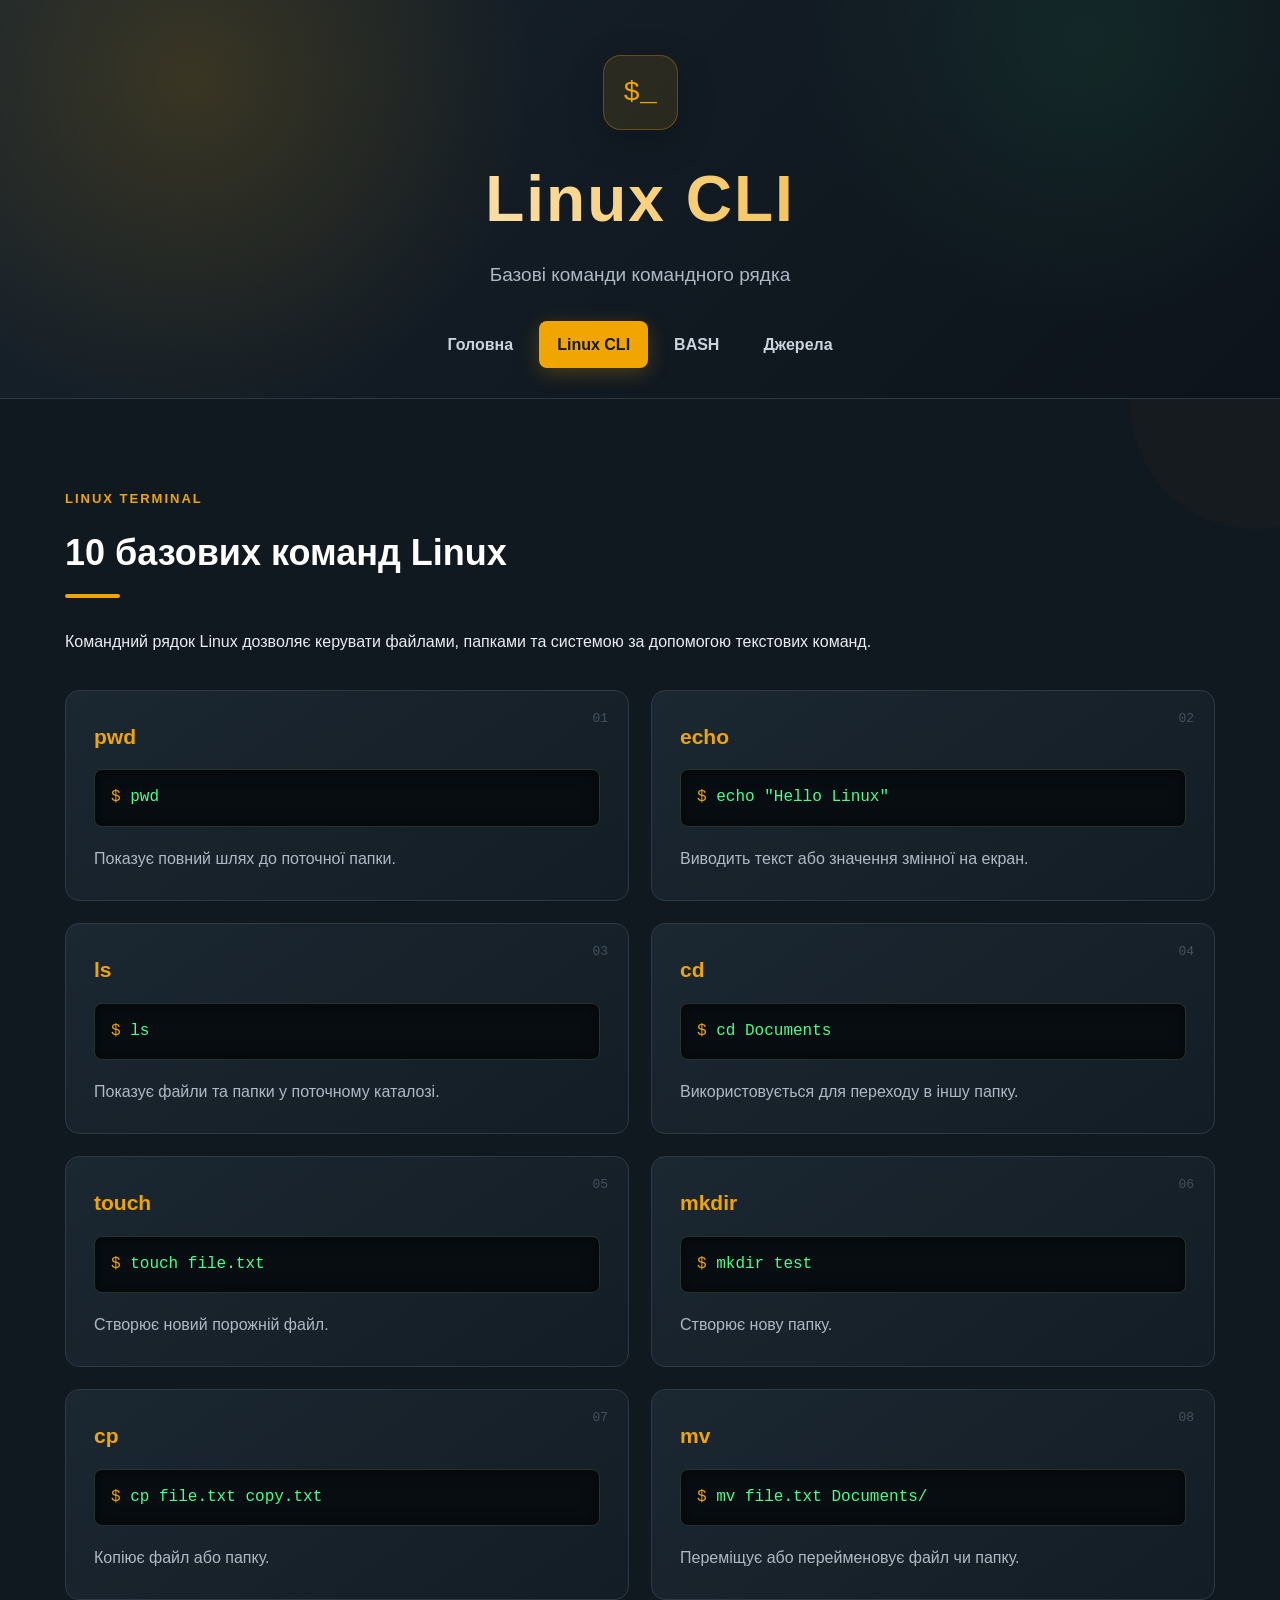
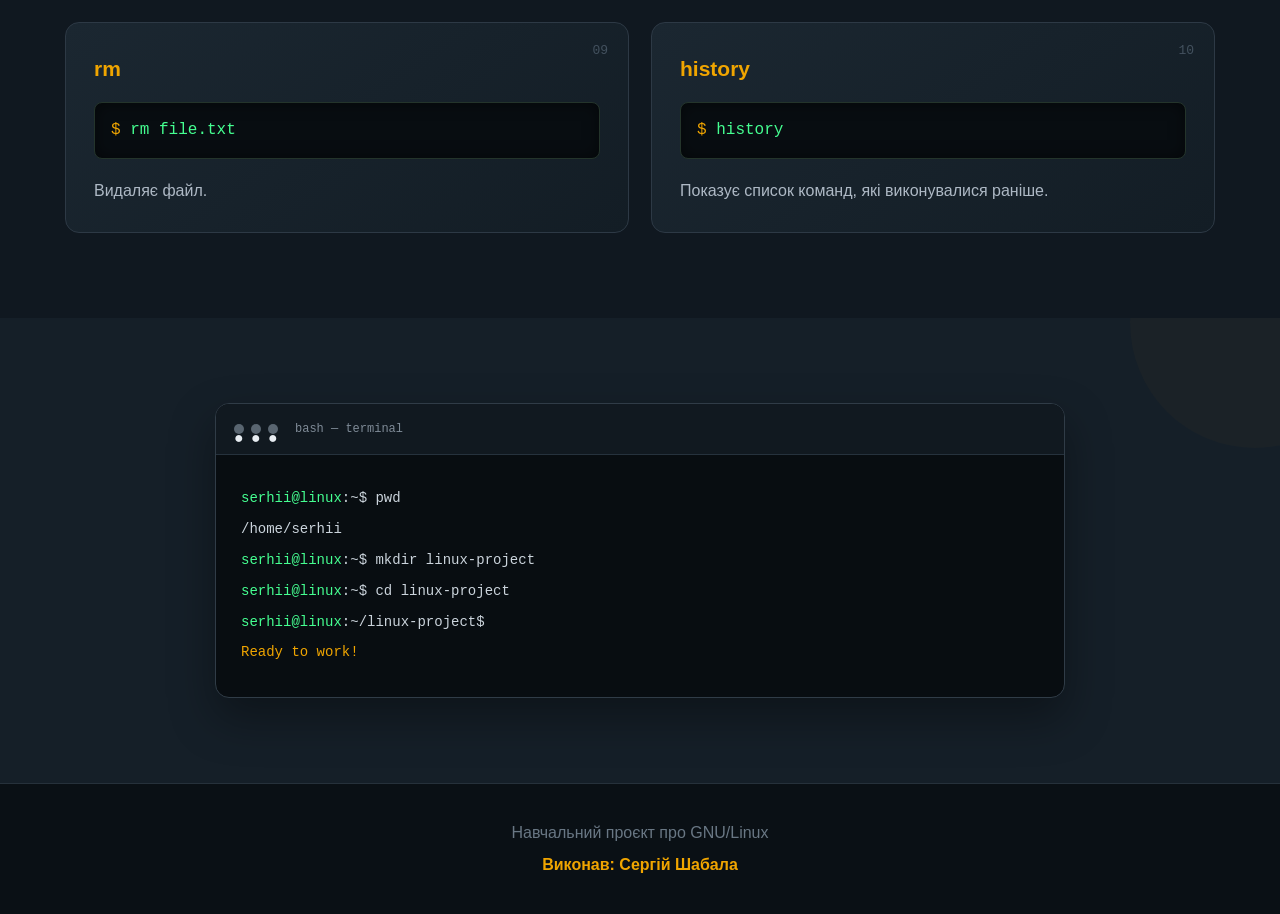
==== commands.html @ 1831d50d "Add files via upload" ====
<!DOCTYPE html>
<html lang="uk">

<head>
    <meta charset="UTF-8">
    <meta name="viewport" content="width=device-width, initial-scale=1.0">
    <title>Linux CLI</title>
    <link rel="stylesheet" href="style.css">
</head>

<body>

<header class="page-header">

    <div class="container">

        <div class="page-title-icon">
            $_
        </div>

        <h1>Linux CLI</h1>

        <p>
            Базові команди командного рядка
        </p>

        <nav>

            <a href="index.html">
                Головна
            </a>

            <a href="commands.html" class="active">
                Linux CLI
            </a>

            <a href="bash.html">
                BASH
            </a>

            <a href="sources.html">
                Джерела
            </a>

        </nav>

    </div>

</header>


<main>

    <section class="section">

        <div class="container">

            <div class="section-intro">

                <span class="terminal-label">
                    LINUX TERMINAL
                </span>

                <h2>10 базових команд Linux</h2>

                <p>
                    Командний рядок Linux дозволяє керувати файлами,
                    папками та системою за допомогою текстових команд.
                </p>

            </div>


            <div class="commands">

                <div class="command">
                    <div class="command-number">01</div>
                    <h3>pwd</h3>
                    <code>pwd</code>
                    <p>
                        Показує повний шлях до поточної папки.
                    </p>
                </div>

                <div class="command">
                    <div class="command-number">02</div>
                    <h3>echo</h3>
                    <code>echo "Hello Linux"</code>
                    <p>
                        Виводить текст або значення змінної на екран.
                    </p>
                </div>

                <div class="command">
                    <div class="command-number">03</div>
                    <h3>ls</h3>
                    <code>ls</code>
                    <p>
                        Показує файли та папки у поточному каталозі.
                    </p>
                </div>

                <div class="command">
                    <div class="command-number">04</div>
                    <h3>cd</h3>
                    <code>cd Documents</code>
                    <p>
                        Використовується для переходу в іншу папку.
                    </p>
                </div>

                <div class="command">
                    <div class="command-number">05</div>
                    <h3>touch</h3>
                    <code>touch file.txt</code>
                    <p>
                        Створює новий порожній файл.
                    </p>
                </div>

                <div class="command">
                    <div class="command-number">06</div>
                    <h3>mkdir</h3>
                    <code>mkdir test</code>
                    <p>
                        Створює нову папку.
                    </p>
                </div>

                <div class="command">
                    <div class="command-number">07</div>
                    <h3>cp</h3>
                    <code>cp file.txt copy.txt</code>
                    <p>
                        Копіює файл або папку.
                    </p>
                </div>

                <div class="command">
                    <div class="command-number">08</div>
                    <h3>mv</h3>
                    <code>mv file.txt Documents/</code>
                    <p>
                        Переміщує або перейменовує файл чи папку.
                    </p>
                </div>

                <div class="command">
                    <div class="command-number">09</div>
                    <h3>rm</h3>
                    <code>rm file.txt</code>
                    <p>
                        Видаляє файл.
                    </p>
                </div>

                <div class="command">
                    <div class="command-number">10</div>
                    <h3>history</h3>
                    <code>history</code>
                    <p>
                        Показує список команд, які виконувалися раніше.
                    </p>
                </div>

            </div>

        </div>

    </section>


    <section class="section dark">

        <div class="container">

            <div class="terminal-demo">

                <div class="terminal-demo-top">
                    <span>●</span>
                    <span>●</span>
                    <span>●</span>
                    <span class="terminal-name">
                        bash — terminal
                    </span>
                </div>

                <div class="terminal-content">

                    <p>
                        <span class="green">serhii@linux</span>:~$ pwd
                    </p>

                    <p>
                        /home/serhii
                    </p>

                    <p>
                        <span class="green">serhii@linux</span>:~$ mkdir linux-project
                    </p>

                    <p>
                        <span class="green">serhii@linux</span>:~$ cd linux-project
                    </p>

                    <p>
                        <span class="green">serhii@linux</span>:~/linux-project$
                    </p>

                    <p class="orange">
                        Ready to work!
                    </p>

                </div>

            </div>

        </div>

    </section>

</main>


<footer>

    <p>
        Навчальний проєкт про GNU/Linux
    </p>

    <p>
        Виконав: Сергій Шабала
    </p>

</footer>

</body>
</html>
---- style.css ----
* {
    box-sizing: border-box;
    margin: 0;
    padding: 0;
}

html {
    scroll-behavior: smooth;
}

body {
    font-family: Arial, Helvetica, sans-serif;
    background: #101820;
    color: #e8edf2;
    line-height: 1.7;
}

.container {
    width: 90%;
    max-width: 1150px;
    margin: auto;
}


/* =========================
   HEADER
========================= */

header {
    background:
        radial-gradient(
            circle at 15% 20%,
            rgba(240, 165, 0, 0.16),
            transparent 30%
        ),
        radial-gradient(
            circle at 85% 10%,
            rgba(69, 255, 145, 0.07),
            transparent 25%
        ),
        linear-gradient(
            135deg,
            #18232d,
            #101820 65%,
            #0d141b
        );

    color: white;
    padding: 65px 0 35px;
    text-align: center;
    border-bottom: 1px solid #2c3742;
}

.page-header {
    padding: 55px 0 30px;
}

header h1 {
    font-size: 64px;
    font-weight: 800;
    letter-spacing: 2px;
    margin-bottom: 5px;

    background: linear-gradient(
        90deg,
        #ffffff,
        #f0a500
    );

    -webkit-background-clip: text;
    -webkit-text-fill-color: transparent;
}

header p {
    font-size: 19px;
    color: #aeb9c5;
}

.page-title-icon {
    width: 75px;
    height: 75px;
    margin: 0 auto 15px;

    display: flex;
    align-items: center;
    justify-content: center;

    background: rgba(240, 165, 0, 0.1);
    border: 1px solid rgba(240, 165, 0, 0.3);

    border-radius: 18px;

    color: #f0a500;
    font-size: 28px;
    font-family: Consolas, monospace;

    box-shadow:
        0 10px 35px rgba(0, 0, 0, 0.25);
}


/* =========================
   HERO
========================= */

.hero-linux {
    display: flex;
    align-items: center;
    justify-content: space-between;
    gap: 50px;
    margin-bottom: 45px;
}

.hero-text {
    flex: 1;
}

.terminal-label {
    display: inline-block;

    color: #f0a500;

    font-size: 13px;
    font-weight: bold;

    letter-spacing: 2px;

    margin-bottom: 12px;
}

.hero-terminal {
    max-width: 650px;

    margin-top: 30px;
    padding: 20px;

    background: #080d11;

    border: 1px solid #303c47;

    border-radius: 12px;

    text-align: left;

    box-shadow:
        0 18px 40px rgba(0, 0, 0, 0.35);
}

.hero-terminal p {
    margin: 7px 0;

    color: #cbd3db;

    font-family:
        Consolas,
        "Courier New",
        monospace;

    font-size: 14px;
}

.terminal-top {
    display: flex;
    gap: 7px;

    margin-bottom: 18px;
}

.terminal-top span,
.terminal-demo-top > span:not(.terminal-name) {
    width: 10px;
    height: 10px;

    border-radius: 50%;

    display: block;

    background: #596570;
}

.green {
    color: #45ff91 !important;
}

.orange {
    color: #f0a500 !important;
}


/* =========================
   TUX
========================= */

.tux-box {
    width: 240px;
    height: 240px;

    border-radius: 50%;

    background:
        radial-gradient(
            circle at 35% 30%,
            #ffffff,
            #dfe5ea 38%,
            #9da8b3 100%
        );

    display: flex;
    flex-direction: column;

    justify-content: center;
    align-items: center;

    box-shadow:
        0 0 55px rgba(240, 165, 0, 0.12),
        inset 0 0 30px rgba(0, 0, 0, 0.15);

    border: 5px solid rgba(240, 165, 0, 0.35);

    animation: floatTux 4s ease-in-out infinite;
}

.tux-circle {
    font-size: 95px;
    line-height: 1;
}

.tux-box span:last-child {
    margin-top: 12px;

    color: #111820;

    font-size: 15px;
    font-weight: 800;

    letter-spacing: 4px;
}

@keyframes floatTux {

    0%,
    100% {
        transform: translateY(0);
    }

    50% {
        transform: translateY(-10px);
    }
}


/* =========================
   NAVIGATION
========================= */

nav {
    margin-top: 30px;

    display: flex;
    justify-content: center;

    flex-wrap: wrap;

    gap: 8px;
}

nav a {
    color: #cbd4dd;

    text-decoration: none;

    padding: 10px 18px;

    border-radius: 8px;

    font-weight: 600;

    transition: 0.25s ease;
}

nav a:hover {
    color: white;

    background:
        rgba(240, 165, 0, 0.12);

    transform: translateY(-2px);
}

nav a.active {
    background: #f0a500;

    color: #111820;

    box-shadow:
        0 5px 20px rgba(240, 165, 0, 0.25);
}


/* =========================
   STATS
========================= */

.stats {
    display: grid;

    grid-template-columns:
        repeat(4, 1fr);

    gap: 15px;

    margin-top: 35px;
}

.stat {
    background:
        rgba(255, 255, 255, 0.035);

    border:
        1px solid #2d3945;

    border-radius: 12px;

    padding: 18px;

    text-align: center;

    transition: 0.3s ease;
}

.stat:hover {
    transform: translateY(-5px);

    border-color: #f0a500;

    background:
        rgba(240, 165, 0, 0.06);
}

.stat strong {
    display: block;

    color: #f0a500;

    font-size: 23px;

    margin-bottom: 4px;
}

.stat span {
    color: #8f9ba8;

    font-size: 13px;
}


/* =========================
   SECTIONS
========================= */

.section {
    position: relative;

    padding: 85px 0;

    background: #101820;

    overflow: hidden;
}

.section:nth-child(even) {
    background: #151f28;
}

.dark {
    background:
        radial-gradient(
            circle at 50% 50%,
            rgba(240, 165, 0, 0.055),
            transparent 45%
        ),
        #151f28;
}

.section::before {
    content: "";

    position: absolute;

    width: 250px;
    height: 250px;

    border-radius: 50%;

    background:
        rgba(240, 165, 0, 0.025);

    top: -120px;
    right: -100px;

    pointer-events: none;
}

h2 {
    position: relative;

    font-size: 36px;

    margin-bottom: 30px;

    color: #ffffff;
}

h2::after {
    content: "";

    display: block;

    width: 55px;
    height: 4px;

    margin-top: 10px;

    background: #f0a500;

    border-radius: 10px;
}

.section > .container > p {
    color: #aeb9c5;

    max-width: 900px;

    margin-bottom: 18px;
}

.section-intro {
    margin-bottom: 30px;
}


/* =========================
   INFO BLOCKS
========================= */

.info-highlight {
    display: grid;

    grid-template-columns:
        1fr 1fr;

    gap: 25px;

    margin-top: 40px;
}

.info-box {
    padding: 28px;

    border-radius: 14px;

    background:
        linear-gradient(
            135deg,
            rgba(240, 165, 0, 0.12),
            rgba(255, 255, 255, 0.025)
        );

    border:
        1px solid rgba(240, 165, 0, 0.25);
}

.info-box h3 {
    color: #f0a500;

    margin-bottom: 10px;
}

.info-box p {
    color: #aeb9c5;
}


/* =========================
   CARDS
========================= */

.cards {
    display: grid;

    grid-template-columns:
        repeat(3, 1fr);

    gap: 22px;

    margin-top: 35px;
}

.card {
    position: relative;

    background:
        linear-gradient(
            145deg,
            #1b2731,
            #151f28
        );

    border:
        1px solid #2d3945;

    padding: 30px;

    border-radius: 14px;

    transition: 0.3s ease;

    overflow: hidden;
}

.card::before {
    content: "";

    position: absolute;

    top: 0;
    left: 0;

    width: 100%;
    height: 3px;

    background:
        linear-gradient(
            90deg,
            #f0a500,
            transparent
        );

    opacity: 0;

    transition: 0.3s ease;
}

.card:hover {
    transform: translateY(-7px);

    border-color:
        rgba(240, 165, 0, 0.45);

    box-shadow:
        0 15px 35px rgba(0, 0, 0, 0.35),
        0 0 25px rgba(240, 165, 0, 0.06);
}

.card:hover::before {
    opacity: 1;
}

.card h3 {
    color: #f0a500;

    font-size: 21px;

    margin-bottom: 12px;
}

.card p {
    color: #aeb9c5;

    margin-bottom: 0;
}


/* =========================
   FEATURE ICONS
========================= */

.feature-icon {
    width: 55px;
    height: 55px;

    border-radius: 12px;

    display: flex;
    justify-content: center;
    align-items: center;

    background:
        rgba(240, 165, 0, 0.09);

    border:
        1px solid rgba(240, 165, 0, 0.2);

    color: #f0a500;

    font-size: 24px;

    font-family:
        Consolas,
        monospace;

    margin-bottom: 18px;
}


/* =========================
   DISTRO CARDS
========================= */

.distro-card {
    position: relative;

    overflow: hidden;
}

.distro-card::after {
    content: "";

    position: absolute;

    width: 110px;
    height: 110px;

    right: -40px;
    bottom: -40px;

    border-radius: 50%;

    background:
        rgba(240, 165, 0, 0.08);
}

.distro-icon {
    width: 55px;
    height: 55px;

    border-radius: 12px;

    display: flex;
    justify-content: center;
    align-items: center;

    color: white;

    font-size: 25px;
    font-weight: 800;

    margin-bottom: 18px;

    position: relative;

    z-index: 2;

    box-shadow:
        0 7px 20px rgba(0, 0, 0, 0.2);
}

.ubuntu {
    background: #e95420;
}

.debian {
    background: #c73665;
}

.fedora {
    background: #3b82d0;
}

.arch {
    background: #1793d1;
}

.mint {
    background: #87b64a;
}

.kali {
    background: #557a9e;
}

.distro-card h3,
.distro-card p {
    position: relative;

    z-index: 2;
}


/* =========================
   BUTTONS
========================= */

.button {
    display: inline-block;

    margin-top: 18px;

    padding: 11px 20px;

    background: #f0a500;

    color: #111820;

    text-decoration: none;

    border-radius: 8px;

    font-weight: 700;

    transition: 0.25s ease;

    box-shadow:
        0 5px 15px rgba(240, 165, 0, 0.15);
}

.button:hover {
    background: #ffb928;

    transform: translateY(-2px);

    box-shadow:
        0 8px 22px rgba(240, 165, 0, 0.25);
}


/* =========================
   COMMANDS
========================= */

.commands {
    display: grid;

    grid-template-columns:
        repeat(2, 1fr);

    gap: 22px;

    margin-top: 35px;
}

.command {
    position: relative;

    background:
        linear-gradient(
            145deg,
            #1b2731,
            #131d25
        );

    color: #e6edf3;

    padding: 28px;

    border-radius: 14px;

    border:
        1px solid #2d3945;

    transition: 0.3s ease;
}

.command:hover {
    transform: translateY(-5px);

    border-color:
        rgba(240, 165, 0, 0.35);

    box-shadow:
        0 12px 30px rgba(0, 0, 0, 0.3);
}

.command-number {
    position: absolute;

    right: 20px;
    top: 17px;

    color: #43515e;

    font-size: 13px;

    font-family:
        Consolas,
        monospace;
}

.command h3 {
    color: #f0a500;

    font-size: 21px;

    margin-bottom: 15px;
}

.command p {
    color: #aeb9c5;
}

.command code {
    display: block;

    background: #080d11;

    color: #45ff91;

    padding: 14px 16px;

    border-radius: 8px;

    margin-bottom: 18px;

    font-family:
        Consolas,
        "Courier New",
        monospace;

    border:
        1px solid #24342b;

    box-shadow:
        inset 0 0 15px rgba(0, 0, 0, 0.5);

    overflow-x: auto;
}

.command code::before {
    content: "$ ";

    color: #f0a500;
}


/* =========================
   TERMINAL DEMO
========================= */

.terminal-demo {
    max-width: 850px;

    margin: auto;

    background: #080d11;

    border:
        1px solid #303c47;

    border-radius: 14px;

    overflow: hidden;

    box-shadow:
        0 20px 45px rgba(0, 0, 0, 0.35);
}

.terminal-demo-top {
    display: flex;

    align-items: center;

    gap: 7px;

    padding: 15px 18px;

    background: #111920;

    border-bottom:
        1px solid #26323d;
}

.terminal-name {
    margin-left: 10px;

    color: #7f8b97;

    font-family:
        Consolas,
        monospace;

    font-size: 12px;
}

.terminal-content {
    padding: 25px;

    font-family:
        Consolas,
        "Courier New",
        monospace;
}

.terminal-content p {
    margin: 7px 0;

    color: #cbd4dc;

    font-size: 14px;
}


/* =========================
   BASH
========================= */

.bash-box {
    position: relative;

    background: #080d11;

    color: #45ff91;

    padding: 28px;

    border-radius: 12px;

    margin: 30px 0;

    overflow-x: auto;

    border:
        1px solid #303c47;

    box-shadow:
        0 15px 35px rgba(0, 0, 0, 0.3);
}

.bash-box::before {
    content: "●  ●  ●";

    display: block;

    color: #596570;

    font-size: 12px;

    letter-spacing: 4px;

    margin-bottom: 20px;
}

.bash-box pre {
    margin: 0;
}

.bash-box code {
    font-family:
        Consolas,
        "Courier New",
        monospace;

    font-size: 15px;

    line-height: 1.7;
}


/* =========================
   AUTH CARDS
========================= */

.auth-info {
    display: grid;

    grid-template-columns:
        repeat(3, 1fr);

    gap: 20px;

    margin-top: 35px;
}

.auth-card {
    background:
        #18232d;

    border:
        1px solid #2d3945;

    padding: 25px;

    border-radius: 13px;

    transition: 0.3s ease;
}

.auth-card:hover {
    transform: translateY(-5px);

    border-color:
        rgba(240, 165, 0, 0.4);
}

.auth-icon {
    display: inline-flex;

    width: 40px;
    height: 40px;

    align-items: center;
    justify-content: center;

    background:
        rgba(240, 165, 0, 0.1);

    border-radius: 8px;

    color: #f0a500;

    font-family:
        Consolas,
        monospace;

    font-weight: bold;

    margin-bottom: 15px;
}

.auth-card h3 {
    color: #f0a500;

    margin-bottom: 8px;
}

.auth-card p {
    color: #aeb9c5;
}

.auth-card code {
    color: #45ff91;

    background: #080d11;

    padding: 2px 6px;

    border-radius: 4px;

    font-family:
        Consolas,
        monospace;
}


/* =========================
   RUN BOX
========================= */

.run-box {
    margin-top: 35px;

    padding: 28px;

    background:
        linear-gradient(
            135deg,
            rgba(69, 255, 145, 0.06),
            rgba(240, 165, 0, 0.05)
        );

    border:
        1px solid #2d3945;

    border-radius: 14px;
}

.run-box h3 {
    color: #f0a500;

    margin-bottom: 12px;
}

.run-box p {
    color: #aeb9c5;

    margin-bottom: 10px;
}

.run-command {
    background: #080d11;

    color: #45ff91;

    padding: 14px 18px;

    border-radius: 8px;

    margin: 10px 0 20px;

    font-family:
        Consolas,
        "Courier New",
        monospace;

    border:
        1px solid #24342b;
}

.run-command span {
    color: #f0a500;
}


/* =========================
   NOTE
========================= */

.note {
    background:
        rgba(240, 165, 0, 0.08);

    color: #e8d7a8;

    padding: 18px 20px;

    border-left:
        4px solid #f0a500;

    border-radius: 8px;

    margin-top: 25px;
}

.note strong {
    color: #f0a500;
}


/* =========================
   SOURCES
========================= */

.sources {
    list-style: none;

    padding: 0;

    display: grid;

    grid-template-columns:
        repeat(2, 1fr);

    gap: 18px;

    margin-top: 30px;
}

.sources li {
    display: flex;

    gap: 18px;

    background:
        linear-gradient(
            145deg,
            #1b2731,
            #151f28
        );

    border:
        1px solid #2d3945;

    border-radius: 12px;

    padding: 20px;

    transition: 0.25s ease;
}

.sources li:hover {
    transform: translateY(-4px);

    border-color:
        rgba(240, 165, 0, 0.4);
}

.source-number {
    min-width: 38px;
    height: 38px;

    display: flex;

    justify-content: center;
    align-items: center;

    background:
        rgba(240, 165, 0, 0.1);

    border-radius: 8px;

    color: #f0a500;

    font-family:
        Consolas,
        monospace;

    font-size: 12px;

    font-weight: bold;
}

.sources h3 {
    color: #ffffff;

    margin-bottom: 3px;
}

.sources p {
    color: #8996a3;

    font-size: 14px;

    margin-bottom: 8px;
}

.sources a {
    color: #f0a500;

    text-decoration: none;

    font-weight: 600;
}

.sources a:hover {
    color: #ffbd35;
}


/* =========================
   FOOTER
========================= */

footer {
    background: #0a1015;

    color: #697784;

    text-align: center;

    padding: 30px;

    border-top:
        1px solid #26313b;
}

footer p {
    margin: 5px;
}

footer p:last-child {
    color: #f0a500;

    font-weight: 600;
}


/* =========================
   SCROLLBAR
========================= */

::-webkit-scrollbar {
    width: 9px;
}

::-webkit-scrollbar-track {
    background: #0b1116;
}

::-webkit-scrollbar-thumb {
    background: #3b4854;

    border-radius: 10px;
}

::-webkit-scrollbar-thumb:hover {
    background: #f0a500;
}


/* =========================
   RESPONSIVE
========================= */

@media (max-width: 850px) {

    header {
        padding: 45px 0 25px;
    }

    header h1 {
        font-size: 48px;
    }

    .hero-linux {
        flex-direction: column;

        text-align: center;
    }

    .hero-terminal {
        text-align: left;
    }

    .tux-box {
        width: 190px;
        height: 190px;
    }

    .tux-circle {
        font-size: 75px;
    }

    .cards,
    .commands {
        grid-template-columns: 1fr;
    }

    .sources {
        grid-template-columns: 1fr;
    }

    .stats {
        grid-template-columns:
            repeat(2, 1fr);
    }

    .info-highlight {
        grid-template-columns: 1fr;
    }

    .auth-info {
        grid-template-columns: 1fr;
    }

    .section {
        padding: 60px 0;
    }

    h2 {
        font-size: 30px;
    }
}


@media (max-width: 500px) {

    .container {
        width: 92%;
    }

    header h1 {
        font-size: 40px;
    }

    header p {
        font-size: 16px;
    }

    nav a {
        width: 100%;

        margin: 3px 0;
    }

    .card,
    .command {
        padding: 22px;
    }

    .bash-box {
        padding: 20px;
    }

    .bash-box code {
        font-size: 13px;
    }

    .stats {
        gap: 10px;
    }

    .stat {
        padding: 14px 8px;
    }

    .stat strong {
        font-size: 19px;
    }

    .sources li {
        padding: 16px;
    }
}
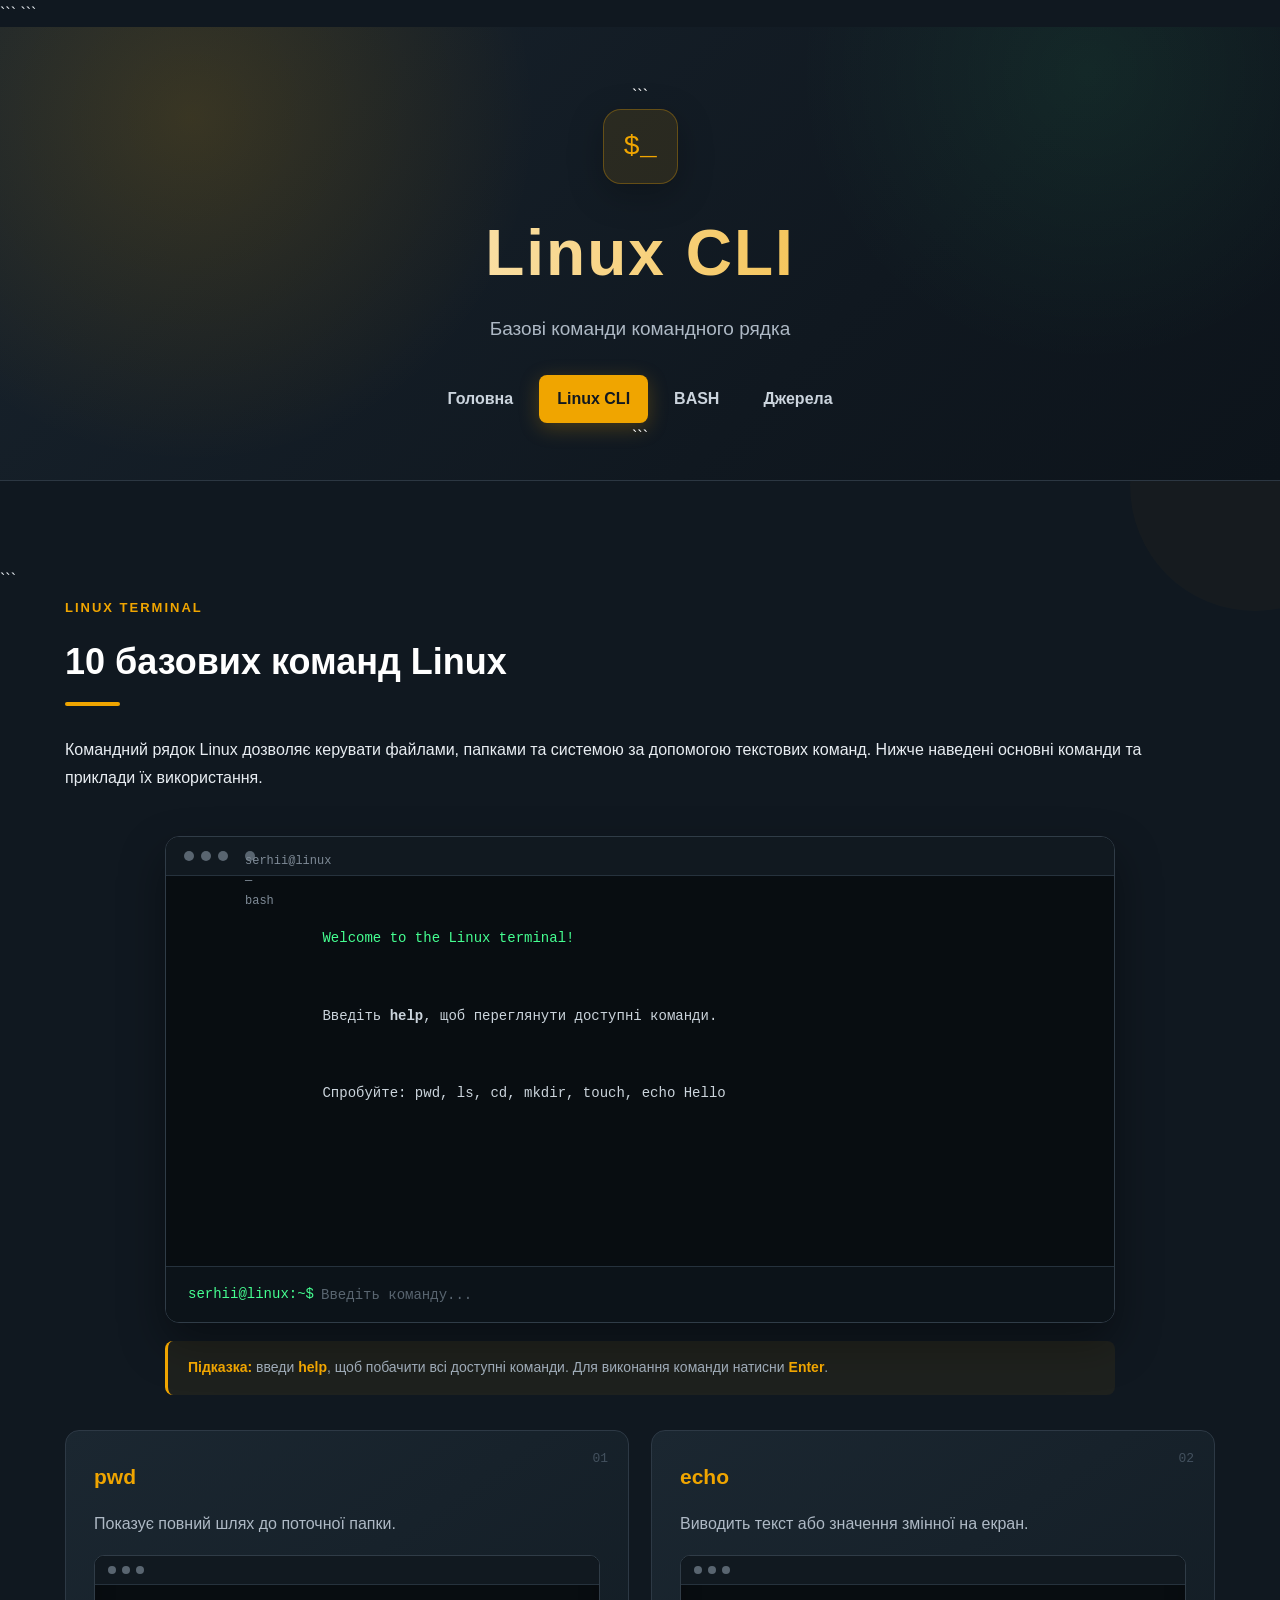
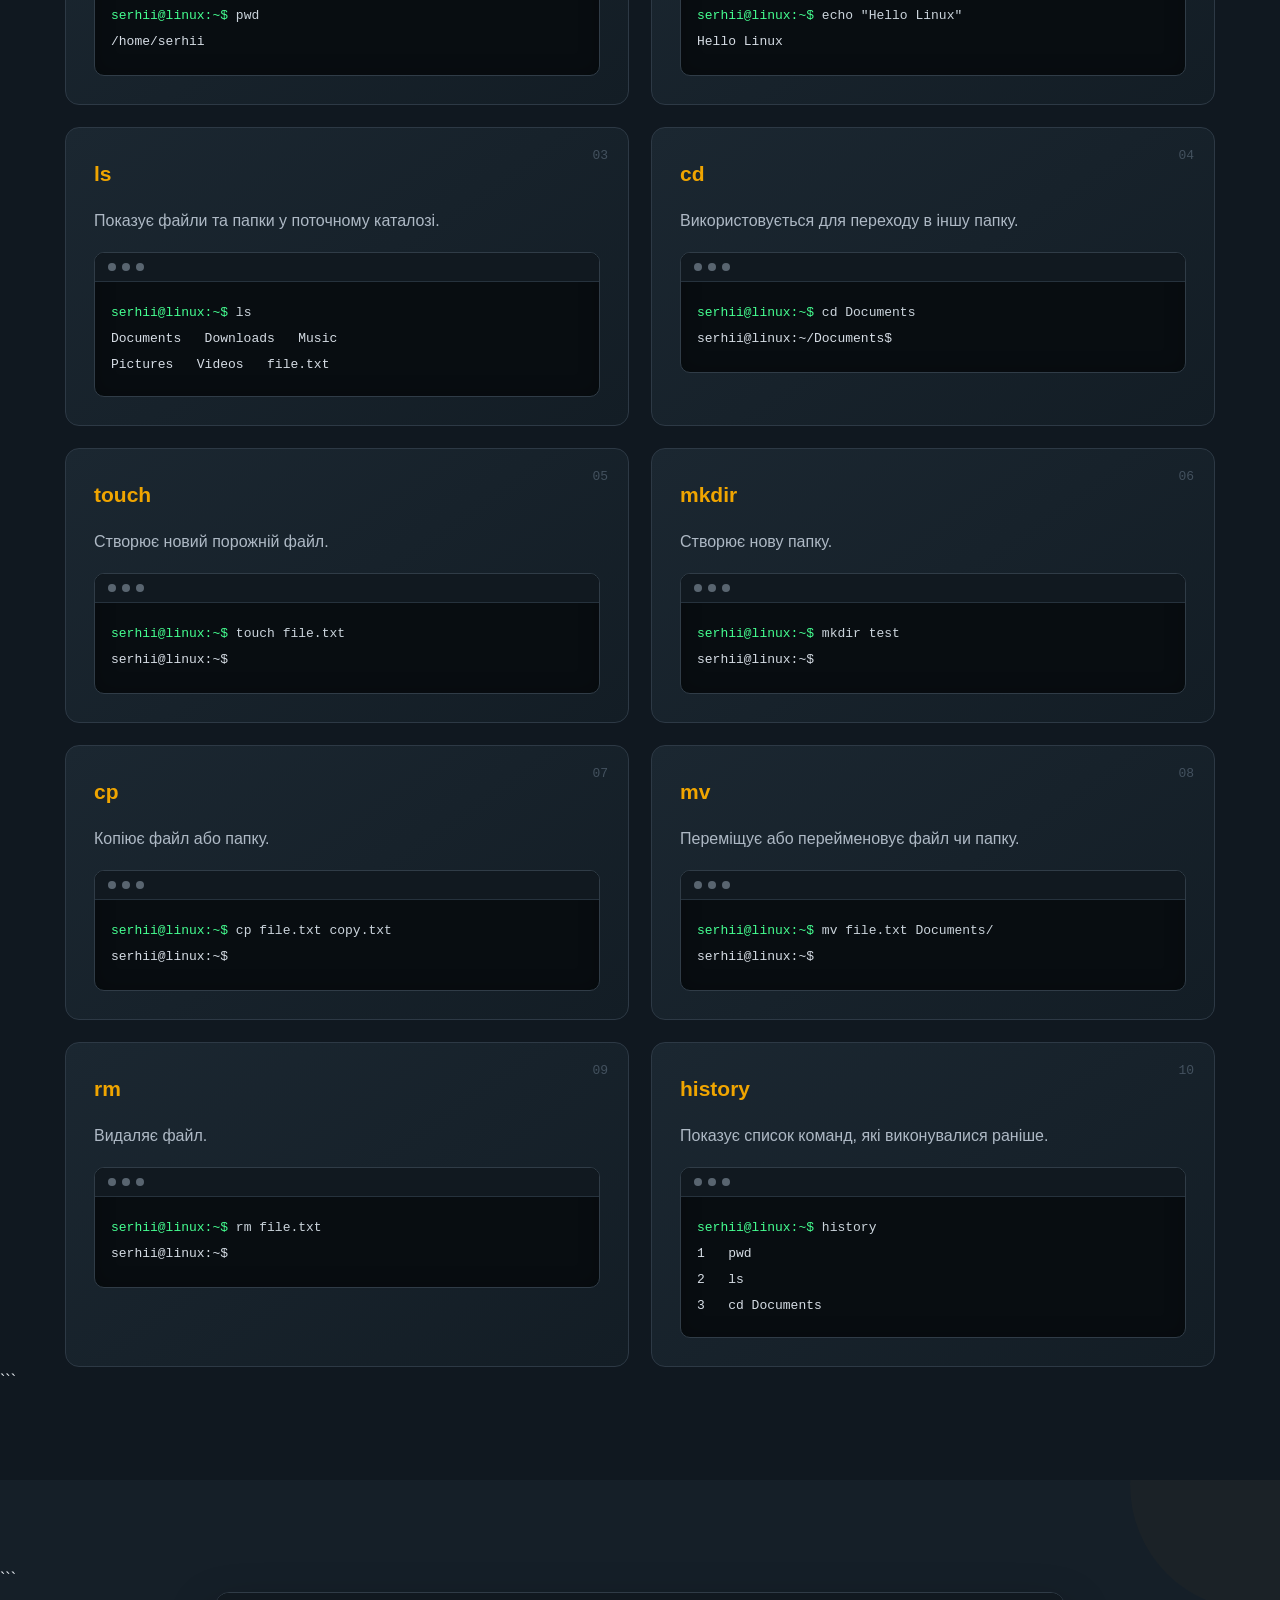
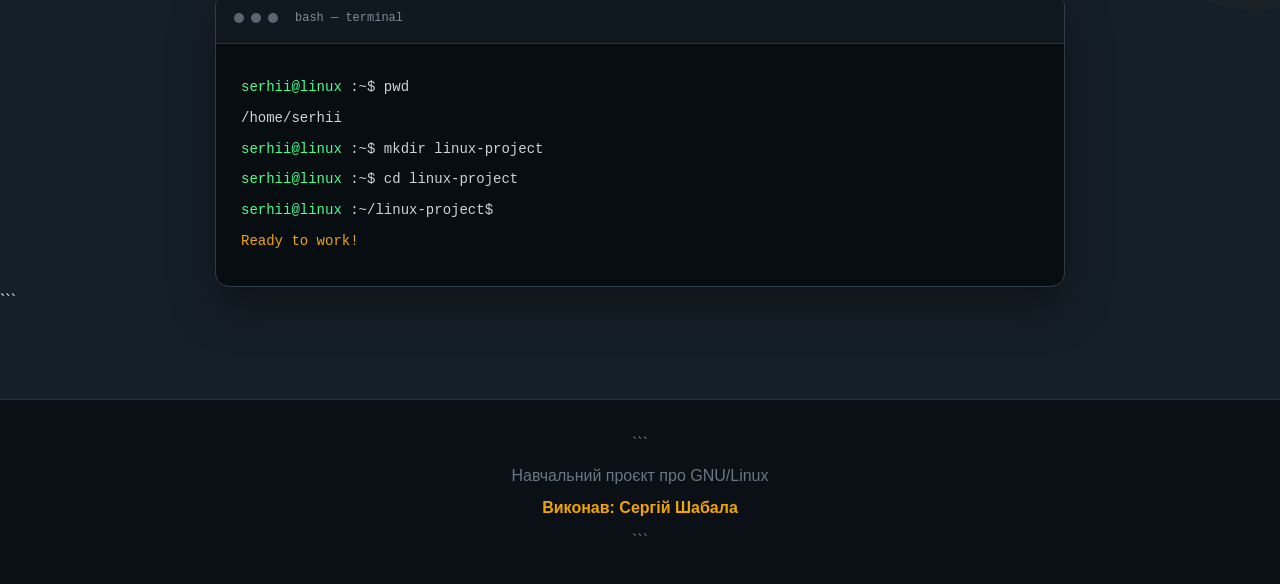
==== commit a5217dec: "Add files via upload" ====
--- a/commands.html
+++ b/commands.html
@@ -1,4 +1,5 @@
 <!DOCTYPE html>
+
 <html lang="uk">
 
 <head>
@@ -6,233 +7,1587 @@
     <meta name="viewport" content="width=device-width, initial-scale=1.0">
     <title>Linux CLI</title>
     <link rel="stylesheet" href="style.css">
+
+```
+<style>
+    /* =========================
+       INTERACTIVE TERMINAL
+    ========================= */
+
+    .interactive-terminal {
+        max-width: 950px;
+        margin: 45px auto 0;
+
+        background: #080d11;
+
+        border: 1px solid #303c47;
+        border-radius: 14px;
+
+        overflow: hidden;
+
+        box-shadow:
+            0 20px 45px rgba(0, 0, 0, 0.4);
+    }
+
+    .interactive-terminal-top {
+        display: flex;
+        align-items: center;
+
+        gap: 7px;
+
+        padding: 14px 18px;
+
+        background: #111920;
+
+        border-bottom: 1px solid #26323d;
+    }
+
+    .interactive-terminal-top span {
+        width: 10px;
+        height: 10px;
+
+        border-radius: 50%;
+
+        display: block;
+
+        background: #596570;
+    }
+
+    .terminal-title {
+        margin-left: 10px;
+
+        color: #7f8b97;
+
+        font-family:
+            Consolas,
+            "Courier New",
+            monospace;
+
+        font-size: 12px;
+    }
+
+    .interactive-terminal-body {
+        height: 390px;
+
+        padding: 22px;
+
+        overflow-y: auto;
+
+        font-family:
+            Consolas,
+            "Courier New",
+            monospace;
+
+        font-size: 14px;
+
+        color: #d5dde5;
+    }
+
+    .terminal-line {
+        margin: 6px 0;
+
+        white-space: pre-wrap;
+
+        word-break: break-word;
+    }
+
+    .terminal-prompt {
+        color: #45ff91;
+    }
+
+    .terminal-command {
+        color: #ffffff;
+    }
+
+    .terminal-result {
+        color: #cbd4dc;
+    }
+
+    .terminal-error {
+        color: #ff7777;
+    }
+
+    .terminal-success {
+        color: #45ff91;
+    }
+
+    .terminal-input-line {
+        display: flex;
+
+        align-items: center;
+
+        gap: 7px;
+
+        padding: 16px 22px;
+
+        background: #0c1319;
+
+        border-top: 1px solid #26323d;
+    }
+
+    .terminal-input-prompt {
+        color: #45ff91;
+
+        font-family:
+            Consolas,
+            "Courier New",
+            monospace;
+
+        font-size: 14px;
+
+        white-space: nowrap;
+    }
+
+    #terminalInput {
+        flex: 1;
+
+        min-width: 0;
+
+        background: transparent;
+
+        border: none;
+        outline: none;
+
+        color: white;
+
+        font-family:
+            Consolas,
+            "Courier New",
+            monospace;
+
+        font-size: 14px;
+    }
+
+    #terminalInput::placeholder {
+        color: #596570;
+    }
+
+    .terminal-help {
+        max-width: 950px;
+
+        margin: 18px auto 0;
+
+        padding: 15px 20px;
+
+        border-left: 3px solid #f0a500;
+
+        background:
+            rgba(240, 165, 0, 0.06);
+
+        border-radius: 8px;
+
+        color: #9eabb7;
+
+        font-size: 14px;
+    }
+
+    .terminal-help strong {
+        color: #f0a500;
+    }
+
+    @media (max-width: 600px) {
+
+        .interactive-terminal-body {
+            height: 350px;
+
+            padding: 16px;
+
+            font-size: 12px;
+        }
+
+        .terminal-input-line {
+            padding: 14px 16px;
+        }
+
+        .terminal-input-prompt {
+            font-size: 12px;
+        }
+
+        #terminalInput {
+            font-size: 12px;
+        }
+
+    }
+</style>
+```
+
 </head>
 
 <body>
 
 <header class="page-header">
 
-    <div class="container">
-
-        <div class="page-title-icon">
-            $_
+```
+<div class="container">
+
+    <div class="page-title-icon">
+        $_
+    </div>
+
+    <h1>Linux CLI</h1>
+
+    <p>
+        Базові команди командного рядка
+    </p>
+
+    <nav>
+
+        <a href="index.html">
+            Головна
+        </a>
+
+        <a href="commands.html" class="active">
+            Linux CLI
+        </a>
+
+        <a href="bash.html">
+            BASH
+        </a>
+
+        <a href="sources.html">
+            Джерела
+        </a>
+
+    </nav>
+
+</div>
+```
+
+</header>
+
+<main>
+
+<section class="section">
+
+```
+<div class="container">
+
+    <div class="section-intro">
+
+        <span class="terminal-label">
+            LINUX TERMINAL
+        </span>
+
+        <h2>10 базових команд Linux</h2>
+
+        <p>
+            Командний рядок Linux дозволяє керувати файлами,
+            папками та системою за допомогою текстових команд.
+            Нижче наведені основні команди та приклади їх використання.
+        </p>
+
+    </div>
+
+
+    <!-- =========================
+         INTERACTIVE TERMINAL
+    ========================== -->
+
+    <div class="interactive-terminal">
+
+        <div class="interactive-terminal-top">
+
+            <span></span>
+            <span></span>
+            <span></span>
+
+            <span class="terminal-title">
+                serhii@linux — bash
+            </span>
+
         </div>
 
-        <h1>Linux CLI</h1>
-
-        <p>
-            Базові команди командного рядка
-        </p>
-
-        <nav>
-
-            <a href="index.html">
-                Головна
-            </a>
-
-            <a href="commands.html" class="active">
-                Linux CLI
-            </a>
-
-            <a href="bash.html">
-                BASH
-            </a>
-
-            <a href="sources.html">
-                Джерела
-            </a>
-
-        </nav>
+
+        <div
+            class="interactive-terminal-body"
+            id="terminalOutput"
+            aria-live="polite"
+        >
+
+            <div class="terminal-line terminal-success">
+                Welcome to the Linux terminal!
+            </div>
+
+            <div class="terminal-line terminal-result">
+                Введіть <strong>help</strong>, щоб переглянути доступні команди.
+            </div>
+
+            <div class="terminal-line terminal-result">
+                Спробуйте: pwd, ls, cd, mkdir, touch, echo Hello
+            </div>
+
+        </div>
+
+
+        <div class="terminal-input-line">
+
+            <span
+                class="terminal-input-prompt"
+                id="terminalPrompt"
+            >
+                serhii@linux:~$
+            </span>
+
+            <input
+                type="text"
+                id="terminalInput"
+                autocomplete="off"
+                spellcheck="false"
+                placeholder="Введіть команду..."
+                aria-label="Команда Linux"
+            >
+
+        </div>
 
     </div>
 
-</header>
-
-
-<main>
-
-    <section class="section">
-
-        <div class="container">
-
-            <div class="section-intro">
-
-                <span class="terminal-label">
-                    LINUX TERMINAL
-                </span>
-
-                <h2>10 базових команд Linux</h2>
-
-                <p>
-                    Командний рядок Linux дозволяє керувати файлами,
-                    папками та системою за допомогою текстових команд.
-                </p>
-
-            </div>
-
-
-            <div class="commands">
-
-                <div class="command">
-                    <div class="command-number">01</div>
-                    <h3>pwd</h3>
-                    <code>pwd</code>
+
+    <div class="terminal-help">
+
+        <strong>Підказка:</strong>
+        введи <strong>help</strong>, щоб побачити всі доступні команди.
+        Для виконання команди натисни <strong>Enter</strong>.
+
+    </div>
+
+
+    <!-- =========================
+         COMMAND CARDS
+    ========================== -->
+
+    <div class="commands">
+
+
+        <!-- PWD -->
+
+        <div class="command">
+
+            <div class="command-number">
+                01
+            </div>
+
+            <h3>pwd</h3>
+
+            <p class="command-description">
+                Показує повний шлях до поточної папки.
+            </p>
+
+            <div class="mini-terminal">
+
+                <div class="mini-terminal-top">
+                    <span></span>
+                    <span></span>
+                    <span></span>
+                </div>
+
+                <div class="mini-terminal-body">
+
                     <p>
-                        Показує повний шлях до поточної папки.
-                    </p>
-                </div>
-
-                <div class="command">
-                    <div class="command-number">02</div>
-                    <h3>echo</h3>
-                    <code>echo "Hello Linux"</code>
+                        <span class="prompt">
+                            serhii@linux:~$
+                        </span>
+                        pwd
+                    </p>
+
+                    <p class="terminal-output">
+                        /home/serhii
+                    </p>
+
+                </div>
+
+            </div>
+
+        </div>
+
+
+        <!-- ECHO -->
+
+        <div class="command">
+
+            <div class="command-number">
+                02
+            </div>
+
+            <h3>echo</h3>
+
+            <p class="command-description">
+                Виводить текст або значення змінної на екран.
+            </p>
+
+            <div class="mini-terminal">
+
+                <div class="mini-terminal-top">
+                    <span></span>
+                    <span></span>
+                    <span></span>
+                </div>
+
+                <div class="mini-terminal-body">
+
                     <p>
-                        Виводить текст або значення змінної на екран.
-                    </p>
-                </div>
-
-                <div class="command">
-                    <div class="command-number">03</div>
-                    <h3>ls</h3>
-                    <code>ls</code>
+                        <span class="prompt">
+                            serhii@linux:~$
+                        </span>
+                        echo "Hello Linux"
+                    </p>
+
+                    <p class="terminal-output">
+                        Hello Linux
+                    </p>
+
+                </div>
+
+            </div>
+
+        </div>
+
+
+        <!-- LS -->
+
+        <div class="command">
+
+            <div class="command-number">
+                03
+            </div>
+
+            <h3>ls</h3>
+
+            <p class="command-description">
+                Показує файли та папки у поточному каталозі.
+            </p>
+
+            <div class="mini-terminal">
+
+                <div class="mini-terminal-top">
+                    <span></span>
+                    <span></span>
+                    <span></span>
+                </div>
+
+                <div class="mini-terminal-body">
+
                     <p>
-                        Показує файли та папки у поточному каталозі.
-                    </p>
-                </div>
-
-                <div class="command">
-                    <div class="command-number">04</div>
-                    <h3>cd</h3>
-                    <code>cd Documents</code>
+                        <span class="prompt">
+                            serhii@linux:~$
+                        </span>
+                        ls
+                    </p>
+
+                    <p class="terminal-output">
+                        Documents&nbsp;&nbsp; Downloads&nbsp;&nbsp; Music
+                    </p>
+
+                    <p class="terminal-output">
+                        Pictures&nbsp;&nbsp; Videos&nbsp;&nbsp; file.txt
+                    </p>
+
+                </div>
+
+            </div>
+
+        </div>
+
+
+        <!-- CD -->
+
+        <div class="command">
+
+            <div class="command-number">
+                04
+            </div>
+
+            <h3>cd</h3>
+
+            <p class="command-description">
+                Використовується для переходу в іншу папку.
+            </p>
+
+            <div class="mini-terminal">
+
+                <div class="mini-terminal-top">
+                    <span></span>
+                    <span></span>
+                    <span></span>
+                </div>
+
+                <div class="mini-terminal-body">
+
                     <p>
-                        Використовується для переходу в іншу папку.
-                    </p>
-                </div>
-
-                <div class="command">
-                    <div class="command-number">05</div>
-                    <h3>touch</h3>
-                    <code>touch file.txt</code>
+                        <span class="prompt">
+                            serhii@linux:~$
+                        </span>
+                        cd Documents
+                    </p>
+
+                    <p class="terminal-output">
+                        serhii@linux:~/Documents$
+                    </p>
+
+                </div>
+
+            </div>
+
+        </div>
+
+
+        <!-- TOUCH -->
+
+        <div class="command">
+
+            <div class="command-number">
+                05
+            </div>
+
+            <h3>touch</h3>
+
+            <p class="command-description">
+                Створює новий порожній файл.
+            </p>
+
+            <div class="mini-terminal">
+
+                <div class="mini-terminal-top">
+                    <span></span>
+                    <span></span>
+                    <span></span>
+                </div>
+
+                <div class="mini-terminal-body">
+
                     <p>
-                        Створює новий порожній файл.
-                    </p>
-                </div>
-
-                <div class="command">
-                    <div class="command-number">06</div>
-                    <h3>mkdir</h3>
-                    <code>mkdir test</code>
+                        <span class="prompt">
+                            serhii@linux:~$
+                        </span>
+                        touch file.txt
+                    </p>
+
+                    <p class="terminal-output">
+                        serhii@linux:~$
+                    </p>
+
+                </div>
+
+            </div>
+
+        </div>
+
+
+        <!-- MKDIR -->
+
+        <div class="command">
+
+            <div class="command-number">
+                06
+            </div>
+
+            <h3>mkdir</h3>
+
+            <p class="command-description">
+                Створює нову папку.
+            </p>
+
+            <div class="mini-terminal">
+
+                <div class="mini-terminal-top">
+                    <span></span>
+                    <span></span>
+                    <span></span>
+                </div>
+
+                <div class="mini-terminal-body">
+
                     <p>
-                        Створює нову папку.
-                    </p>
-                </div>
-
-                <div class="command">
-                    <div class="command-number">07</div>
-                    <h3>cp</h3>
-                    <code>cp file.txt copy.txt</code>
+                        <span class="prompt">
+                            serhii@linux:~$
+                        </span>
+                        mkdir test
+                    </p>
+
+                    <p class="terminal-output">
+                        serhii@linux:~$
+                    </p>
+
+                </div>
+
+            </div>
+
+        </div>
+
+
+        <!-- CP -->
+
+        <div class="command">
+
+            <div class="command-number">
+                07
+            </div>
+
+            <h3>cp</h3>
+
+            <p class="command-description">
+                Копіює файл або папку.
+            </p>
+
+            <div class="mini-terminal">
+
+                <div class="mini-terminal-top">
+                    <span></span>
+                    <span></span>
+                    <span></span>
+                </div>
+
+                <div class="mini-terminal-body">
+
                     <p>
-                        Копіює файл або папку.
-                    </p>
-                </div>
-
-                <div class="command">
-                    <div class="command-number">08</div>
-                    <h3>mv</h3>
-                    <code>mv file.txt Documents/</code>
+                        <span class="prompt">
+                            serhii@linux:~$
+                        </span>
+                        cp file.txt copy.txt
+                    </p>
+
+                    <p class="terminal-output">
+                        serhii@linux:~$
+                    </p>
+
+                </div>
+
+            </div>
+
+        </div>
+
+
+        <!-- MV -->
+
+        <div class="command">
+
+            <div class="command-number">
+                08
+            </div>
+
+            <h3>mv</h3>
+
+            <p class="command-description">
+                Переміщує або перейменовує файл чи папку.
+            </p>
+
+            <div class="mini-terminal">
+
+                <div class="mini-terminal-top">
+                    <span></span>
+                    <span></span>
+                    <span></span>
+                </div>
+
+                <div class="mini-terminal-body">
+
                     <p>
-                        Переміщує або перейменовує файл чи папку.
-                    </p>
-                </div>
-
-                <div class="command">
-                    <div class="command-number">09</div>
-                    <h3>rm</h3>
-                    <code>rm file.txt</code>
+                        <span class="prompt">
+                            serhii@linux:~$
+                        </span>
+                        mv file.txt Documents/
+                    </p>
+
+                    <p class="terminal-output">
+                        serhii@linux:~$
+                    </p>
+
+                </div>
+
+            </div>
+
+        </div>
+
+
+        <!-- RM -->
+
+        <div class="command">
+
+            <div class="command-number">
+                09
+            </div>
+
+            <h3>rm</h3>
+
+            <p class="command-description">
+                Видаляє файл.
+            </p>
+
+            <div class="mini-terminal">
+
+                <div class="mini-terminal-top">
+                    <span></span>
+                    <span></span>
+                    <span></span>
+                </div>
+
+                <div class="mini-terminal-body">
+
                     <p>
-                        Видаляє файл.
-                    </p>
-                </div>
-
-                <div class="command">
-                    <div class="command-number">10</div>
-                    <h3>history</h3>
-                    <code>history</code>
+                        <span class="prompt">
+                            serhii@linux:~$
+                        </span>
+                        rm file.txt
+                    </p>
+
+                    <p class="terminal-output">
+                        serhii@linux:~$
+                    </p>
+
+                </div>
+
+            </div>
+
+        </div>
+
+
+        <!-- HISTORY -->
+
+        <div class="command">
+
+            <div class="command-number">
+                10
+            </div>
+
+            <h3>history</h3>
+
+            <p class="command-description">
+                Показує список команд, які виконувалися раніше.
+            </p>
+
+            <div class="mini-terminal">
+
+                <div class="mini-terminal-top">
+                    <span></span>
+                    <span></span>
+                    <span></span>
+                </div>
+
+                <div class="mini-terminal-body">
+
                     <p>
-                        Показує список команд, які виконувалися раніше.
-                    </p>
+                        <span class="prompt">
+                            serhii@linux:~$
+                        </span>
+                        history
+                    </p>
+
+                    <p class="terminal-output">
+                        1&nbsp;&nbsp; pwd
+                    </p>
+
+                    <p class="terminal-output">
+                        2&nbsp;&nbsp; ls
+                    </p>
+
+                    <p class="terminal-output">
+                        3&nbsp;&nbsp; cd Documents
+                    </p>
+
                 </div>
 
             </div>
 
         </div>
 
-    </section>
-
-
-    <section class="section dark">
-
-        <div class="container">
-
-            <div class="terminal-demo">
-
-                <div class="terminal-demo-top">
-                    <span>●</span>
-                    <span>●</span>
-                    <span>●</span>
-                    <span class="terminal-name">
-                        bash — terminal
-                    </span>
-                </div>
-
-                <div class="terminal-content">
-
-                    <p>
-                        <span class="green">serhii@linux</span>:~$ pwd
-                    </p>
-
-                    <p>
-                        /home/serhii
-                    </p>
-
-                    <p>
-                        <span class="green">serhii@linux</span>:~$ mkdir linux-project
-                    </p>
-
-                    <p>
-                        <span class="green">serhii@linux</span>:~$ cd linux-project
-                    </p>
-
-                    <p>
-                        <span class="green">serhii@linux</span>:~/linux-project$
-                    </p>
-
-                    <p class="orange">
-                        Ready to work!
-                    </p>
-
-                </div>
-
-            </div>
+
+    </div>
+
+</div>
+```
+
+</section>
+
+<section class="section dark">
+
+```
+<div class="container">
+
+    <div class="terminal-demo">
+
+        <div class="terminal-demo-top">
+
+            <span></span>
+            <span></span>
+            <span></span>
+
+            <span class="terminal-name">
+                bash — terminal
+            </span>
 
         </div>
 
-    </section>
+        <div class="terminal-content">
+
+            <p>
+                <span class="green">
+                    serhii@linux
+                </span>:~$ pwd
+            </p>
+
+            <p>
+                /home/serhii
+            </p>
+
+            <p>
+                <span class="green">
+                    serhii@linux
+                </span>:~$ mkdir linux-project
+            </p>
+
+            <p>
+                <span class="green">
+                    serhii@linux
+                </span>:~$ cd linux-project
+            </p>
+
+            <p>
+                <span class="green">
+                    serhii@linux
+                </span>:~/linux-project$
+            </p>
+
+            <p class="orange">
+                Ready to work!
+            </p>
+
+        </div>
+
+    </div>
+
+</div>
+```
+
+</section>
 
 </main>
 
-
 <footer>
 
-    <p>
-        Навчальний проєкт про GNU/Linux
-    </p>
-
-    <p>
-        Виконав: Сергій Шабала
-    </p>
+```
+<p>
+    Навчальний проєкт про GNU/Linux
+</p>
+
+<p>
+    Виконав: Сергій Шабала
+</p>
+```
 
 </footer>
 
+<script>
+
+    const terminalOutput =
+        document.getElementById("terminalOutput");
+
+    const terminalInput =
+        document.getElementById("terminalInput");
+
+    const terminalPrompt =
+        document.getElementById("terminalPrompt");
+
+
+    let currentPath = "/home/serhii";
+
+    let currentDirectory = "~";
+
+
+    let history = [];
+
+
+    let fileSystem = {
+
+        "/home/serhii": {
+            folders: [
+                "Documents",
+                "Downloads",
+                "Music",
+                "Pictures",
+                "Videos"
+            ],
+
+            files: [
+                "file.txt"
+            ]
+        }
+
+    };
+
+
+    function getPath() {
+
+        if (currentDirectory === "~") {
+            return "/home/serhii";
+        }
+
+        return currentPath;
+
+    }
+
+
+    function updatePrompt() {
+
+        terminalPrompt.textContent =
+            "serhii@linux:" +
+            currentDirectory +
+            "$";
+
+    }
+
+
+    function addLine(text, className = "terminal-result") {
+
+        const line =
+            document.createElement("div");
+
+        line.className =
+            "terminal-line " + className;
+
+        line.textContent = text;
+
+        terminalOutput.appendChild(line);
+
+        terminalOutput.scrollTop =
+            terminalOutput.scrollHeight;
+
+    }
+
+
+    function addCommandLine(command) {
+
+        const line =
+            document.createElement("div");
+
+        line.className =
+            "terminal-line";
+
+        const prompt =
+            document.createElement("span");
+
+        prompt.className =
+            "terminal-prompt";
+
+        prompt.textContent =
+            "serhii@linux:" +
+            currentDirectory +
+            "$ ";
+
+        const commandText =
+            document.createElement("span");
+
+        commandText.className =
+            "terminal-command";
+
+        commandText.textContent =
+            command;
+
+        line.appendChild(prompt);
+
+        line.appendChild(commandText);
+
+        terminalOutput.appendChild(line);
+
+    }
+
+
+    function getCurrentFolder() {
+
+        if (!fileSystem[currentPath]) {
+
+            fileSystem[currentPath] = {
+
+                folders: [],
+                files: []
+
+            };
+
+        }
+
+        return fileSystem[currentPath];
+
+    }
+
+
+    function executeCommand(input) {
+
+        const command =
+            input.trim();
+
+        if (!command) {
+            return;
+        }
+
+
+        history.push(command);
+
+
+        addCommandLine(command);
+
+
+        const parts =
+            command.split(/\s+/);
+
+        const cmd =
+            parts[0];
+
+        const args =
+            parts.slice(1);
+
+
+        /* HELP */
+
+        if (cmd === "help") {
+
+            addLine(
+                "Доступні команди:"
+            );
+
+            addLine(
+                "pwd       — показати поточний шлях"
+            );
+
+            addLine(
+                "echo      — вивести текст"
+            );
+
+            addLine(
+                "ls        — показати файли та папки"
+            );
+
+            addLine(
+                "cd        — перейти в папку"
+            );
+
+            addLine(
+                "touch     — створити файл"
+            );
+
+            addLine(
+                "mkdir     — створити папку"
+            );
+
+            addLine(
+                "cp        — скопіювати файл"
+            );
+
+            addLine(
+                "mv        — перемістити або перейменувати"
+            );
+
+            addLine(
+                "rm        — видалити файл"
+            );
+
+            addLine(
+                "history   — показати історію команд"
+            );
+
+            addLine(
+                "clear     — очистити термінал"
+            );
+
+            addLine(
+                "help      — показати допомогу"
+            );
+
+            return;
+
+        }
+
+
+        /* CLEAR */
+
+        if (cmd === "clear") {
+
+            terminalOutput.innerHTML = "";
+
+            return;
+
+        }
+
+
+        /* PWD */
+
+        if (cmd === "pwd") {
+
+            addLine(
+                getPath()
+            );
+
+            return;
+
+        }
+
+
+        /* ECHO */
+
+        if (cmd === "echo") {
+
+            addLine(
+                args.join(" ")
+                    .replace(/^["']|["']$/g, "")
+            );
+
+            return;
+
+        }
+
+
+        /* LS */
+
+        if (cmd === "ls") {
+
+            const folder =
+                getCurrentFolder();
+
+            const result = [
+                ...folder.folders,
+                ...folder.files
+            ];
+
+            if (result.length === 0) {
+
+                return;
+
+            }
+
+            addLine(
+                result.join("    ")
+            );
+
+            return;
+
+        }
+
+
+        /* CD */
+
+        if (cmd === "cd") {
+
+            if (args.length === 0) {
+
+                currentPath =
+                    "/home/serhii";
+
+                currentDirectory =
+                    "~";
+
+                updatePrompt();
+
+                return;
+
+            }
+
+
+            const target =
+                args[0];
+
+
+            if (target === "..") {
+
+                if (
+                    currentPath !==
+                    "/home/serhii"
+                ) {
+
+                    currentPath =
+                        "/home/serhii";
+
+                    currentDirectory =
+                        "~";
+
+                }
+
+                updatePrompt();
+
+                return;
+
+            }
+
+
+            if (
+                target === "~"
+            ) {
+
+                currentPath =
+                    "/home/serhii";
+
+                currentDirectory =
+                    "~";
+
+                updatePrompt();
+
+                return;
+
+            }
+
+
+            const folder =
+                getCurrentFolder();
+
+
+            if (
+                folder.folders.includes(target)
+            ) {
+
+                if (
+                    currentPath ===
+                    "/home/serhii"
+                ) {
+
+                    currentPath =
+                        "/home/serhii/" +
+                        target;
+
+                }
+
+                currentDirectory =
+                    currentPath
+                        .replace(
+                            "/home/serhii",
+                            "~"
+                        );
+
+                if (
+                    !fileSystem[currentPath]
+                ) {
+
+                    fileSystem[currentPath] = {
+
+                        folders: [],
+                        files: []
+
+                    };
+
+                }
+
+                updatePrompt();
+
+                return;
+
+            }
+
+
+            addLine(
+                "bash: cd: " +
+                target +
+                ": Немає такого каталогу",
+                "terminal-error"
+            );
+
+            return;
+
+        }
+
+
+        /* TOUCH */
+
+        if (cmd === "touch") {
+
+            if (args.length === 0) {
+
+                addLine(
+                    "touch: не вказано файл",
+                    "terminal-error"
+                );
+
+                return;
+
+            }
+
+
+            const folder =
+                getCurrentFolder();
+
+
+            args.forEach(file => {
+
+                if (
+                    !folder.files.includes(file)
+                ) {
+
+                    folder.files.push(file);
+
+                }
+
+            });
+
+            return;
+
+        }
+
+
+        /* MKDIR */
+
+        if (cmd === "mkdir") {
+
+            if (args.length === 0) {
+
+                addLine(
+                    "mkdir: не вказано назву папки",
+                    "terminal-error"
+                );
+
+                return;
+
+            }
+
+
+            const folder =
+                getCurrentFolder();
+
+
+            args.forEach(name => {
+
+                if (
+                    !folder.folders.includes(name)
+                ) {
+
+                    folder.folders.push(name);
+
+                }
+
+            });
+
+            return;
+
+        }
+
+
+        /* CP */
+
+        if (cmd === "cp") {
+
+            if (args.length < 2) {
+
+                addLine(
+                    "cp: потрібно вказати джерело та призначення",
+                    "terminal-error"
+                );
+
+                return;
+
+            }
+
+
+            const source =
+                args[0];
+
+            const destination =
+                args[1];
+
+
+            const folder =
+                getCurrentFolder();
+
+
+            if (
+                !folder.files.includes(source)
+            ) {
+
+                addLine(
+                    "cp: не знайдено файл " +
+                    source,
+                    "terminal-error"
+                );
+
+                return;
+
+            }
+
+
+            if (
+                !folder.files.includes(destination)
+            ) {
+
+                folder.files.push(
+                    destination
+                );
+
+            }
+
+            return;
+
+        }
+
+
+        /* MV */
+
+        if (cmd === "mv") {
+
+            if (args.length < 2) {
+
+                addLine(
+                    "mv: потрібно вказати джерело та призначення",
+                    "terminal-error"
+                );
+
+                return;
+
+            }
+
+
+            const source =
+                args[0];
+
+            const destination =
+                args[1];
+
+
+            const folder =
+                getCurrentFolder();
+
+
+            const index =
+                folder.files.indexOf(source);
+
+
+            if (index === -1) {
+
+                addLine(
+                    "mv: не знайдено файл " +
+                    source,
+                    "terminal-error"
+                );
+
+                return;
+
+            }
+
+
+            folder.files.splice(
+                index,
+                1
+            );
+
+
+            folder.files.push(
+                destination.replace("/", "")
+            );
+
+            return;
+
+        }
+
+
+        /* RM */
+
+        if (cmd === "rm") {
+
+            if (args.length === 0) {
+
+                addLine(
+                    "rm: не вказано файл",
+                    "terminal-error"
+                );
+
+                return;
+
+            }
+
+
+            const folder =
+                getCurrentFolder();
+
+
+            args.forEach(file => {
+
+                const index =
+                    folder.files.indexOf(file);
+
+
+                if (index !== -1) {
+
+                    folder.files.splice(
+                        index,
+                        1
+                    );
+
+                }
+
+            });
+
+            return;
+
+        }
+
+
+        /* HISTORY */
+
+        if (cmd === "history") {
+
+            history.forEach(
+                (item, index) => {
+
+                    addLine(
+                        (index + 1) +
+                        "  " +
+                        item
+                    );
+
+                }
+            );
+
+            return;
+
+        }
+
+
+        /* UNKNOWN COMMAND */
+
+        addLine(
+            "bash: " +
+            cmd +
+            ": команда не знайдена",
+            "terminal-error"
+        );
+
+    }
+
+
+    terminalInput.addEventListener(
+        "keydown",
+        function(event) {
+
+            if (
+                event.key === "Enter"
+            ) {
+
+                const command =
+                    terminalInput.value;
+
+                terminalInput.value = "";
+
+                executeCommand(command);
+
+            }
+
+        }
+    );
+
+
+    document.addEventListener(
+        "click",
+        function(event) {
+
+            if (
+                event.target !== terminalInput
+            ) {
+
+                terminalInput.focus();
+
+            }
+
+        }
+    );
+
+
+    updatePrompt();
+
+    terminalInput.focus();
+
+</script>
+
 </body>
-</html>+
+</html>
--- a/style.css
+++ b/style.css
@@ -1389,4 +1389,134 @@
     .sources li {
         padding: 16px;
     }
+}
+/* =========================
+   COMMAND DESCRIPTION
+========================= */
+
+.command-description {
+    color: #aeb9c5;
+    margin-bottom: 18px;
+}
+
+
+/* =========================
+   MINI TERMINAL
+========================= */
+
+.mini-terminal {
+    margin-top: 18px;
+
+    background: #080d11;
+
+    border: 1px solid #303c47;
+
+    border-radius: 10px;
+
+    overflow: hidden;
+
+    box-shadow:
+        inset 0 0 20px rgba(0, 0, 0, 0.25);
+}
+
+.mini-terminal-top {
+    display: flex;
+
+    align-items: center;
+
+    gap: 6px;
+
+    padding: 10px 13px;
+
+    background: #111920;
+
+    border-bottom:
+        1px solid #26323d;
+}
+
+.mini-terminal-top span {
+    width: 8px;
+    height: 8px;
+
+    border-radius: 50%;
+
+    background: #596570;
+
+    display: block;
+}
+
+.mini-terminal-body {
+    padding: 16px;
+
+    font-family:
+        Consolas,
+        "Courier New",
+        monospace;
+
+    font-size: 13px;
+
+    min-height: 90px;
+}
+
+.mini-terminal-body p {
+    margin: 4px 0;
+
+    color: #cbd4dc;
+}
+
+.mini-terminal-body .prompt {
+    color: #45ff91;
+}
+
+.terminal-output {
+    color: #d6dde5 !important;
+
+    padding-left: 0;
+}
+
+
+/* =========================
+   COMMAND HOVER
+========================= */
+
+.command:hover .mini-terminal {
+    border-color:
+        rgba(69, 255, 145, 0.25);
+
+    box-shadow:
+        0 0 20px rgba(69, 255, 145, 0.04);
+}
+
+.command:hover .prompt {
+    color: #f0a500;
+}
+
+
+/* =========================
+   COMMAND NUMBER
+========================= */
+
+.command-number {
+    transition: 0.3s ease;
+}
+
+.command:hover .command-number {
+    color: #f0a500;
+}
+
+
+/* =========================
+   MOBILE MINI TERMINAL
+========================= */
+
+@media (max-width: 500px) {
+
+    .mini-terminal-body {
+        padding: 13px;
+
+        font-size: 11px;
+
+        overflow-x: auto;
+    }
+
 }
